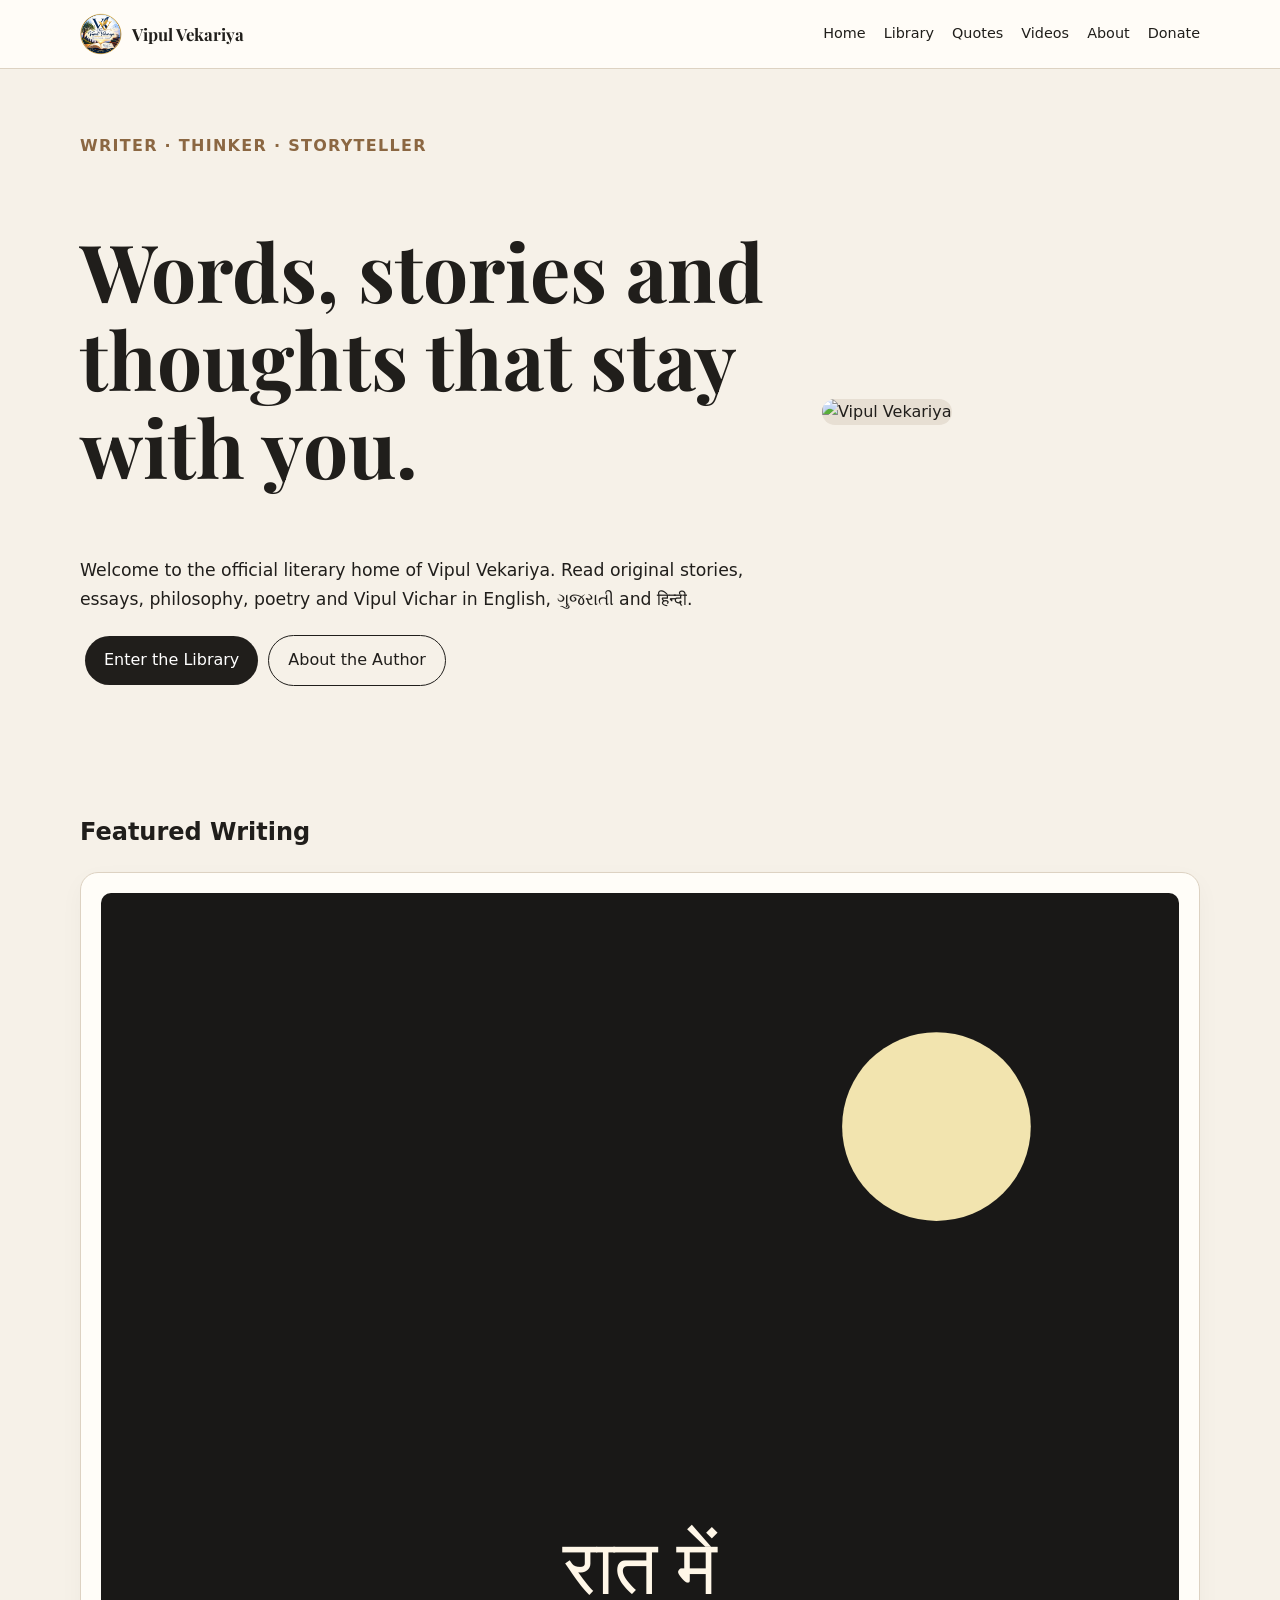
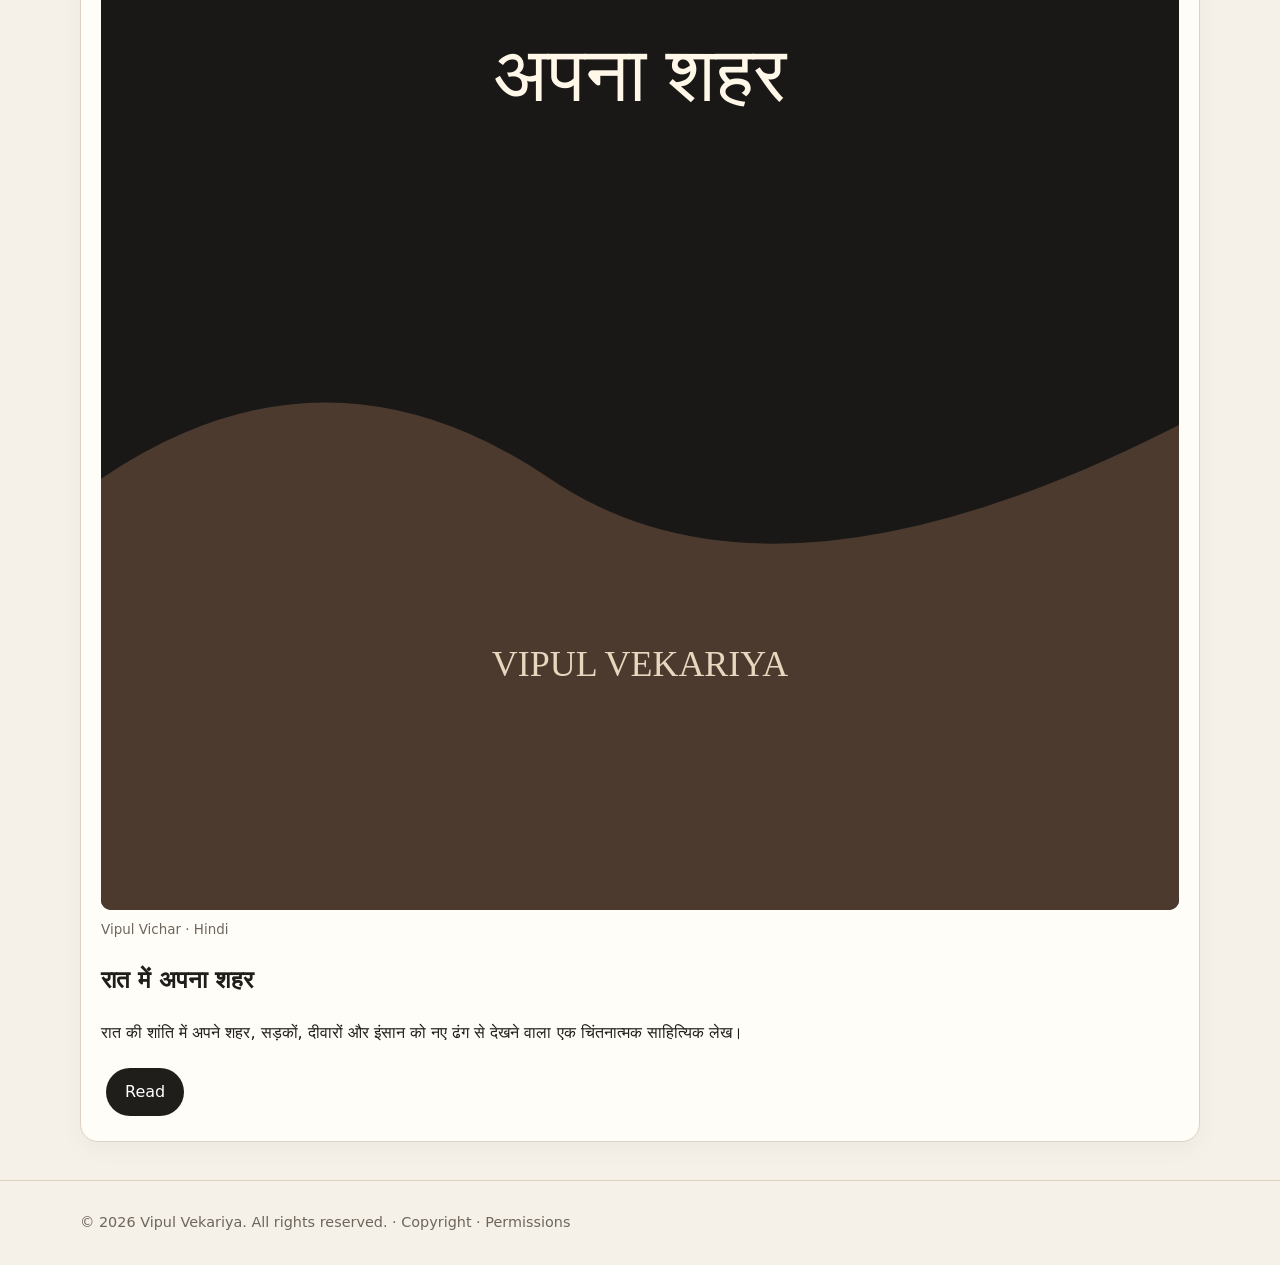
==== index.html @ a507cb1e "Add files via upload" ====
<!doctype html><html lang="en"><head><meta charset="utf-8"><meta name="viewport" content="width=device-width,initial-scale=1"><meta name="description" content="Vipul Vekariya Literary Website — original literature in English, Gujarati and Hindi."><title>Home | Vipul Vekariya</title><link rel="stylesheet" href="css/style.css"></head><body><main><section class="hero"><div class="wrap hero-grid"><div><div class="kicker">Writer · Thinker · Storyteller</div><h1>Words, stories and thoughts that stay with you.</h1><p>Welcome to the official literary home of Vipul Vekariya. Read original stories, essays, philosophy, poetry and Vipul Vichar in English, ગુજરાતી and हिन्दी.</p><a class="btn" href="library.html">Enter the Library</a><a class="btn alt" href="about.html">About the Author</a></div><div><img class="author-photo" src="assets/vipul-photo.jpg" alt="Vipul Vekariya"></div></div></section><section class="section"><div class="wrap"><h2>Featured Writing</h2><div id="writing-list" class="grid"></div></div></section></main><script src="js/app.js"></script><script src="js/protection.js"></script><script src="js/library.js"></script></body></html>
---- css/style.css ----
@import url('https://fonts.googleapis.com/css2?family=Noto+Sans+Devanagari:wght@400;500;600;700&family=Noto+Sans+Gujarati:wght@400;500;600;700&family=Playfair+Display:wght@500;600;700&display=swap');
:root{--ink:#201e1b;--paper:#f6f1e8;--card:#fffdf8;--accent:#8b6742;--line:#ddd2c2;--max:1120px}*{box-sizing:border-box}body{margin:0;background:var(--paper);color:var(--ink);font-family:system-ui,sans-serif;line-height:1.65}a{text-decoration:none;color:inherit}.wrap{width:min(92%,var(--max));margin:auto}.site-header{position:sticky;top:0;z-index:5;background:#fffdf8ed;border-bottom:1px solid var(--line);backdrop-filter:blur(10px)}.nav{min-height:68px;display:flex;align-items:center;justify-content:space-between}.brand{display:flex;align-items:center;gap:10px;font:700 1.05rem 'Playfair Display',serif}.brand img{width:42px;height:42px;object-fit:contain;border-radius:50%}.links{display:flex;gap:18px;font-size:.9rem}.links a:hover{color:var(--accent)}main{min-height:76vh}.hero{padding:64px 0}.hero-grid{display:grid;grid-template-columns:1.3fr .7fr;gap:40px;align-items:center}.kicker{color:var(--accent);font-weight:700;letter-spacing:.08em;text-transform:uppercase}.hero h1,.page-title{font:700 clamp(2.3rem,7vw,5rem)/1.1 'Playfair Display',serif}.hero p{font-size:1.08rem;max-width:65ch}.author-photo{width:min(100%,360px);aspect-ratio:1;object-fit:cover;border-radius:24px;background:#e7dfd3}.btn{display:inline-block;padding:11px 19px;background:var(--ink);color:white;border-radius:999px;margin:5px}.btn.alt{background:transparent;color:var(--ink);border:1px solid var(--ink)}.section{padding:38px 0}.grid{display:grid;grid-template-columns:repeat(auto-fit,minmax(230px,1fr));gap:20px}.card{background:var(--card);border:1px solid var(--line);border-radius:18px;padding:20px;box-shadow:0 8px 25px #00000009}.cover{width:100%;aspect-ratio:2/3;object-fit:cover;border-radius:10px}.meta,.notice{font-size:.84rem;color:#6e655b}.site-footer{border-top:1px solid var(--line);padding:30px 0;color:#6e655b;font-size:.9rem}.search-input{width:100%;padding:14px;border:1px solid var(--line);border-radius:12px;font:inherit}.reader-shell{width:min(100%,860px);margin:auto;padding:14px}.reader-top{display:flex;justify-content:space-between;margin:12px 0}.book{min-height:68vh;background:var(--card);border:1px solid var(--line);padding:clamp(26px,7vw,70px);display:flex;flex-direction:column;justify-content:center;box-shadow:0 12px 35px #0001}.cover-page{text-align:center;background:linear-gradient(135deg,#201d1a,#66533f);color:#fff8eb}.book h1{font:700 clamp(2.2rem,8vw,4.5rem)/1.15 'Noto Sans Devanagari','Playfair Display',serif}.book p{font:400 clamp(1.08rem,2.5vw,1.35rem)/2 'Noto Sans Devanagari','Noto Sans Gujarati',serif;white-space:pre-line}.reader-controls{display:grid;grid-template-columns:1fr auto 1fr;gap:9px;margin:18px 0}.reader-controls button{padding:13px;border:1px solid var(--line);background:white;border-radius:10px;font:inherit}.reader-controls button:disabled{opacity:.4}.reader-bottom{background:#fffaf1;border:1px solid var(--line);padding:20px;border-radius:16px}@media(max-width:720px){.links{display:none}.hero-grid{grid-template-columns:1fr}.author-photo{width:220px}.hero{padding:40px 0}.book{min-height:70vh;padding:28px 22px}}
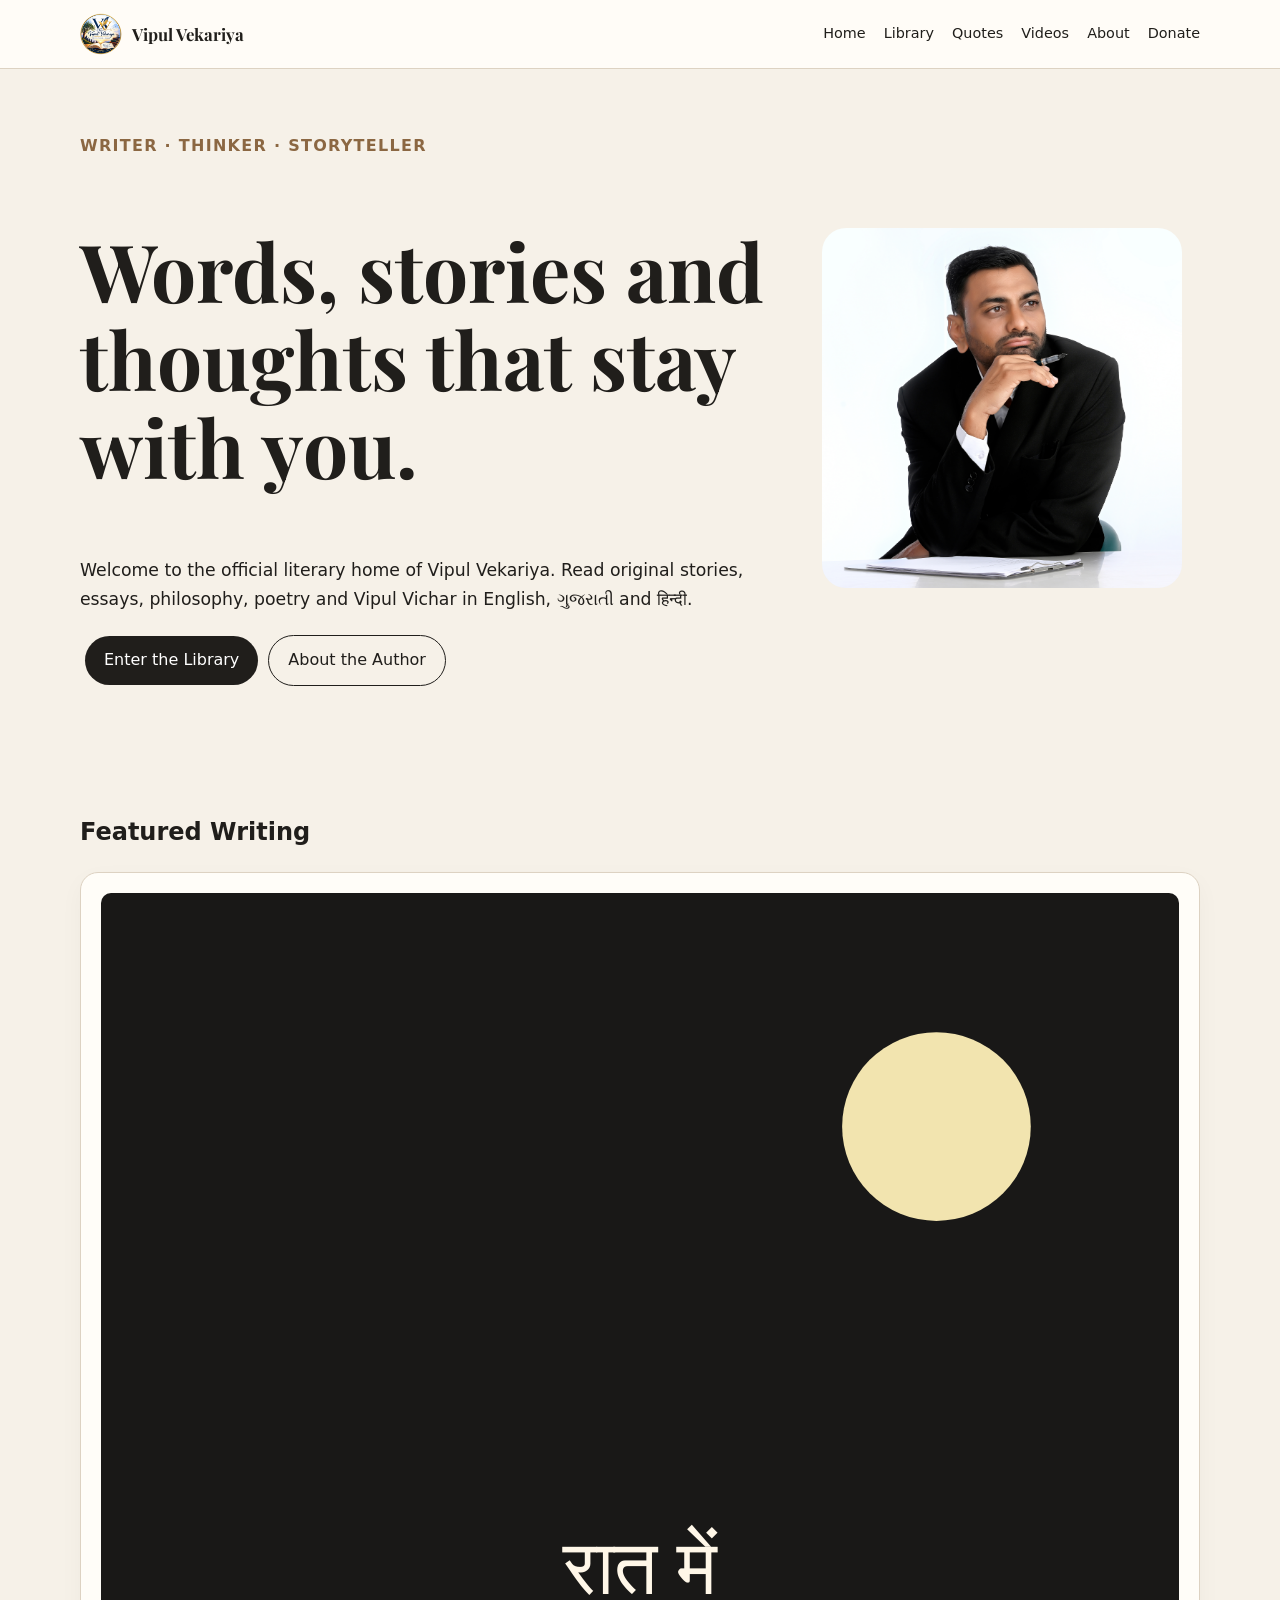
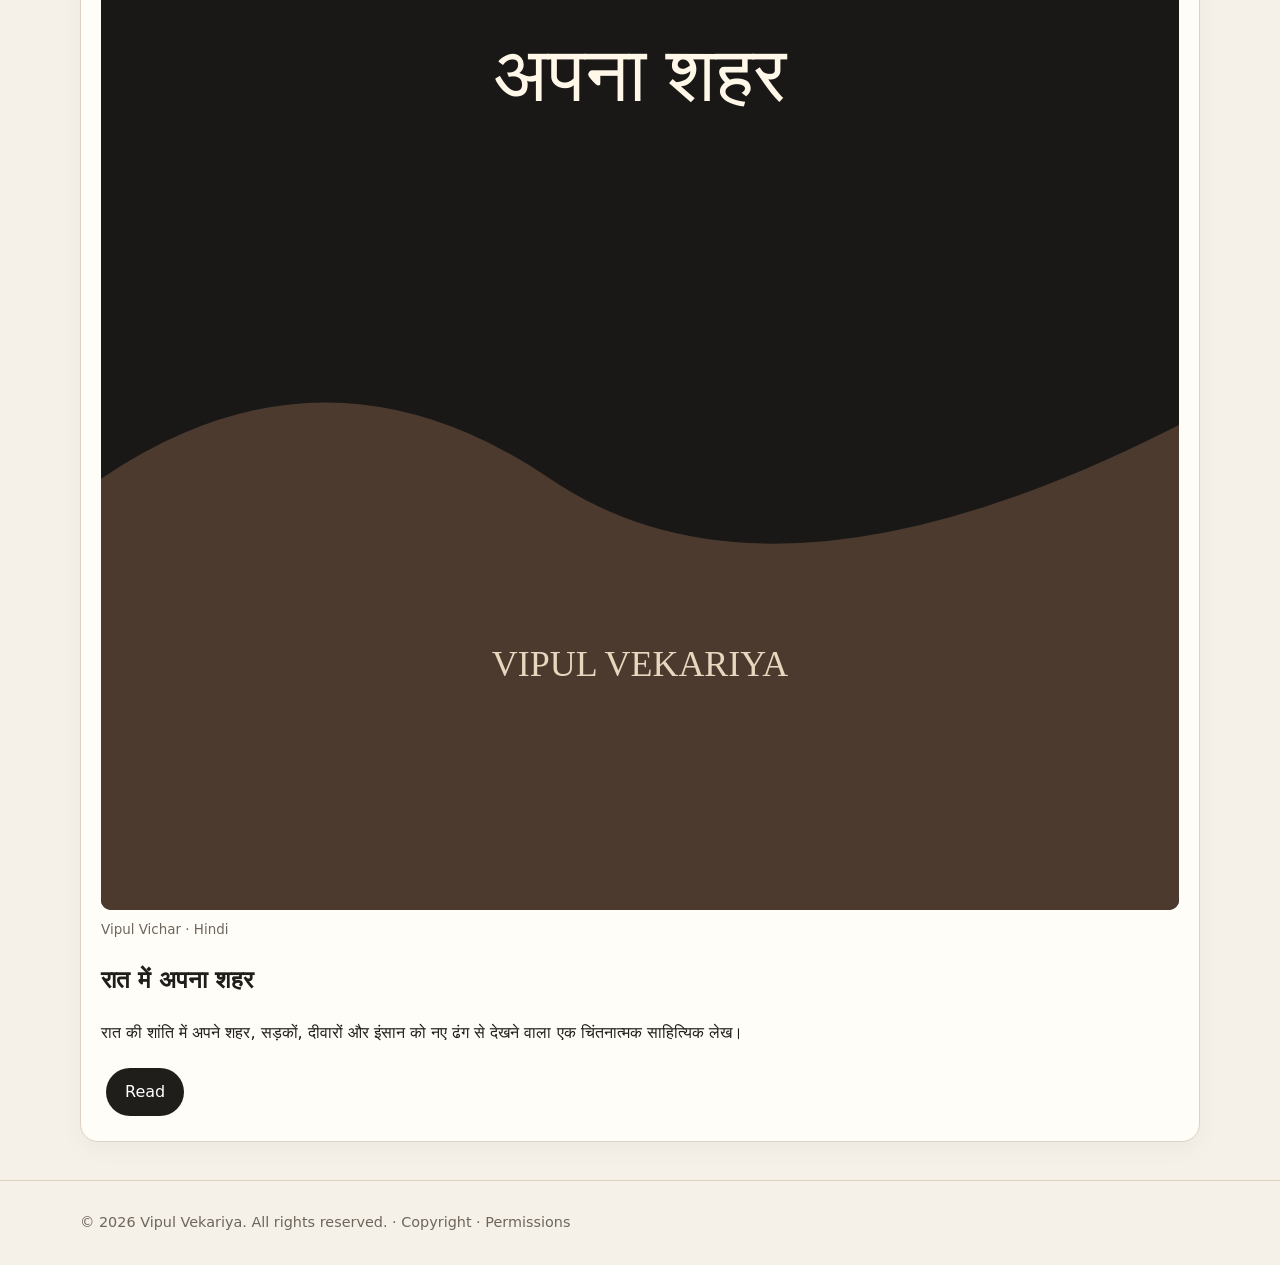
==== commit a6f764eb: "Update index.html" ====
--- a/index.html
+++ b/index.html
@@ -1 +1 @@
-<!doctype html><html lang="en"><head><meta charset="utf-8"><meta name="viewport" content="width=device-width,initial-scale=1"><meta name="description" content="Vipul Vekariya Literary Website — original literature in English, Gujarati and Hindi."><title>Home | Vipul Vekariya</title><link rel="stylesheet" href="css/style.css"></head><body><main><section class="hero"><div class="wrap hero-grid"><div><div class="kicker">Writer · Thinker · Storyteller</div><h1>Words, stories and thoughts that stay with you.</h1><p>Welcome to the official literary home of Vipul Vekariya. Read original stories, essays, philosophy, poetry and Vipul Vichar in English, ગુજરાતી and हिन्दी.</p><a class="btn" href="library.html">Enter the Library</a><a class="btn alt" href="about.html">About the Author</a></div><div><img class="author-photo" src="assets/vipul-photo.jpg" alt="Vipul Vekariya"></div></div></section><section class="section"><div class="wrap"><h2>Featured Writing</h2><div id="writing-list" class="grid"></div></div></section></main><script src="js/app.js"></script><script src="js/protection.js"></script><script src="js/library.js"></script></body></html>+<!doctype html><html lang="en"><head><meta charset="utf-8"><meta name="viewport" content="width=device-width,initial-scale=1"><meta name="description" content="Vipul Vekariya Literary Website — original literature in English, Gujarati and Hindi."><title>Home | Vipul Vekariya</title><link rel="stylesheet" href="css/style.css"></head><body><main><section class="hero"><div class="wrap hero-grid"><div><div class="kicker">Writer · Thinker · Storyteller</div><h1>Words, stories and thoughts that stay with you.</h1><p>Welcome to the official literary home of Vipul Vekariya. Read original stories, essays, philosophy, poetry and Vipul Vichar in English, ગુજરાતી and हिन्दी.</p><a class="btn" href="library.html">Enter the Library</a><a class="btn alt" href="about.html">About the Author</a></div><div><img class="author-photo" src="assets/vipul-photo.JPG" alt="Vipul Vekariya"></div></div></section><section class="section"><div class="wrap"><h2>Featured Writing</h2><div id="writing-list" class="grid"></div></div></section></main><script src="js/app.js"></script><script src="js/protection.js"></script><script src="js/library.js"></script></body></html>
